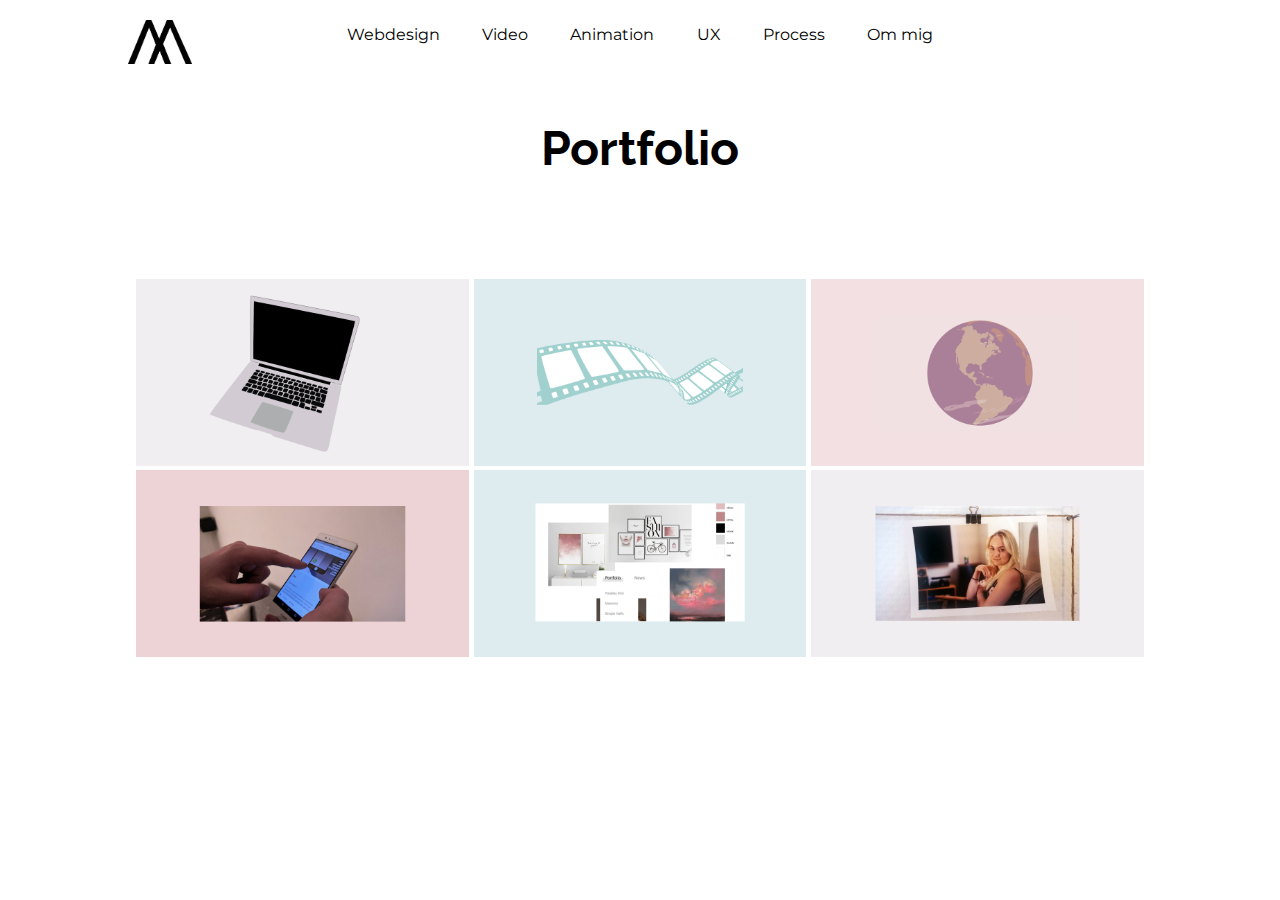
==== index.html @ 29eb8bed "First draft" ====
<!DOCTYPE html>
<html lang="da">
<head>
    <meta charset="utf-8">
    <meta name="viewport" content="width=device-width, initial-scale=1.0"><link href="https://fonts.googleapis.com/css?family=Montserrat|Raleway" rel="stylesheet">
    <link href="https://fonts.googleapis.com/css?family=Source+Sans+Pro:400,400i,600,700" rel="stylesheet">
    <title>Portfolio</title>
    <link rel="stylesheet" href="stylesheet.css">
</head>

<body>
   <header>
              <div class="logo_container">
            <a href="index.html"><img src="img/logo/Mlogo.jpg" alt="image" class="logo">
            </a>
        </div>
       <nav>

            <a href="webdesign.html">Webdesign</a>
            <a href="video.html">Video</a>
            <a href="animation.html">Animation</a>
            <a href="ux.html">UX</a>
            <a href="om.html">Process</a>
            <a href="process.html">Om mig</a>
       </nav>
   </header>

    <section class="home">
        <div class="uppertext">
            <h1>Portfolio</h1>
        </div>
        <div class="image_container">
            <a href="webdesign.html"><img src="img/webdesign_frontpage.jpg" alt="image" class="images">         </a>
            <a href="video.html"><img src="img/video_frontpage.jpg" alt="image" class="images"> </a>
            <a href="animation.html"><img src="img/animation_frontpage.jpg" alt="image" class="images"> </a>
            <a href="ux.html"><img src="img/ux_frontpage.jpg" alt="image" class="images"> </a>
            <a href="process.html"><img src="img/process_frontpage.jpg" alt="image" class="images"> </a>
            <a href="om.html"><img src="img/ommig_frontpage.jpg" alt="image" class="images"> </a>

        </div>
    </section>
<footer></footer>
    <script src=""></script>
</body>
</html>
---- stylesheet.css ----
body{
    margin: 0;
}

header{
    position: -webkit-sticky;
    position: sticky;
    top: 0px;
    z-index: 1;
    background-color: white;
}

header nav{
    margin: 0;
    text-align: center;
    padding: 2vw 6vw 0.4vw;
}
header nav a{
    font-family: "montserrat", sans-serif;
    font-size: 1em;
    text-decoration: none;
    color: black;
    padding: 1.5vw;
}


a:hover{
    color: #bf878a;
}

.logo{
    width: 5vw;
    position: absolute;
    left: 10vw;
    top: 1.6vw;

}
h1{
    text-align: center;
    font-family: "raleway", sans-serif;
    font-size: 3em;
    padding: 3vw 8vw;
    }
h2{
    text-align: center;
    font-family: "raleway", sans-serif;
    font-size: 2em;
    padding: 4vw;
}
h3{
    text-align: left;
    font-family: "raleway", sans-serif;
    font-size: 1.3em;
}
p{
    text-align: justify;
    font-family:"Source Sans Pro", sans-serif;
    color: #707070;
}
#sidenote{
    text-align: left;
    font-size: 0.7em;
}
.image_container{
    display: flex;
    flex-wrap: wrap;
    justify-content: center;
    position: relative;
    margin: 5vw;
}
.images{

    width: 26vw;
    padding: 0 0.1vw;
    margin: 0 0.1vw;
}
.images:hover{
    transform: scale(1.1);

}

.text_lower{
    padding: 1.5vw;
}

.text_lower a{
    font-family: "montserrat", sans-serif;
    font-size: 1em;
    text-decoration: none;
    color: black;
    padding: 0.6vw;
    margin: 1vw;
    background-color: white;
    background: linear-gradient(rgba(219, 219, 219, 0.12), rgba(224, 188, 188, 0.5) );

}

.container_right a{
    font-family: "montserrat", sans-serif;
    font-size: 1em;
    text-decoration: none;
    color: black;
    padding: 0.6vw;
    margin: 1vw;
    background-color: white;
    background: linear-gradient(rgba(219, 219, 219, 0.12), rgba(224, 188, 188, 0.5) );

}

.button{
    display: flex;
    justify-content: space-around;
}
.button:hover{
    transform: scale(1.25);
}


.content{
    display: flex;
    flex-wrap: wrap;
    margin: 0 16vw;
}

.images_describe{
    width: 35vw;
    padding: 0 0 1vw 7vw;
}

.container_left{

    height: 30vw;

}


.container_right{
    text-align: center;
    flex-basis: 300px;
    margin: 0;
    padding: 0 2vw;
}


.new_p{
     text-align: justify;
    font-family:"Source Sans Pro", sans-serif;
    color: #707070;
    padding: 0 40vw 0 0;
}
.images_describe_new{
    width: 35vw;
    padding:
}

/*
.button{
    display: inline-block;
    height: 30px;
    border: solid 1px black;
    border-right: none;
    position: relative;
}
.button:after{
    content: "";
    height: 22px;
    width: 22px;
    border-top: solid 1px black;
    border-right: solid 1px black;
    transform: rotate(45deg);
    position: absolute;

}*/
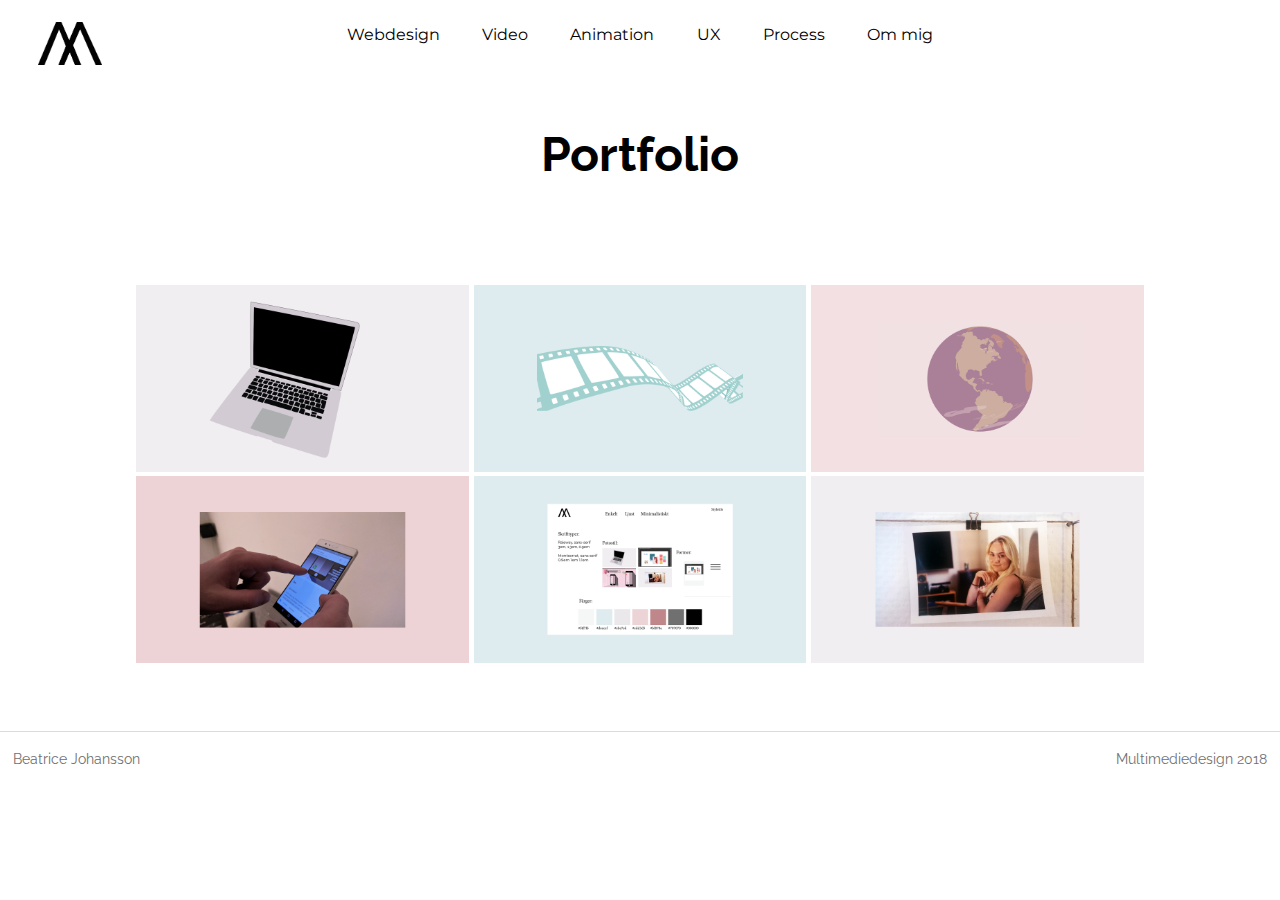
==== commit b6c1e3e9: "save game" ====
--- a/index.html
+++ b/index.html
@@ -6,30 +6,47 @@
     <link href="https://fonts.googleapis.com/css?family=Source+Sans+Pro:400,400i,600,700" rel="stylesheet">
     <title>Portfolio</title>
     <link rel="stylesheet" href="stylesheet.css">
+       <script
+  src="https://code.jquery.com/jquery-3.2.1.min.js"
+  integrity="sha256-hwg4gsxgFZhOsEEamdOYGBf13FyQuiTwlAQgxVSNgt4="
+  crossorigin="anonymous"></script>
 </head>
 
 <body>
    <header>
-              <div class="logo_container">
+        <div class="logo_container">
             <a href="index.html"><img src="img/logo/Mlogo.jpg" alt="image" class="logo">
             </a>
         </div>
-       <nav>
+
+       <nav id="navigation">
 
             <a href="webdesign.html">Webdesign</a>
             <a href="video.html">Video</a>
             <a href="animation.html">Animation</a>
             <a href="ux.html">UX</a>
-            <a href="om.html">Process</a>
-            <a href="process.html">Om mig</a>
+            <a href="process.html">Process</a>
+            <a href="om.html">Om mig</a>
+
        </nav>
+
+       <div id="burger">
+           <div class="bar1"></div>
+           <div class="bar2"></div>
+           <div class="bar3"></div>
+       </div>
+
    </header>
 
     <section class="home">
+
         <div class="uppertext">
-            <h1>Portfolio</h1>
+
+                <h1>Portfolio</h1>
         </div>
+
         <div class="image_container">
+
             <a href="webdesign.html"><img src="img/webdesign_frontpage.jpg" alt="image" class="images">         </a>
             <a href="video.html"><img src="img/video_frontpage.jpg" alt="image" class="images"> </a>
             <a href="animation.html"><img src="img/animation_frontpage.jpg" alt="image" class="images"> </a>
@@ -38,8 +55,13 @@
             <a href="om.html"><img src="img/ommig_frontpage.jpg" alt="image" class="images"> </a>
 
         </div>
+
     </section>
-<footer></footer>
-    <script src=""></script>
+
+    <footer><p>Beatrice Johansson</p><p> Multimediedesign 2018</p></footer>
+
+    <script src="javascript.js"></script>
+
 </body>
+
 </html>
--- a/stylesheet.css
+++ b/stylesheet.css
@@ -1,7 +1,8 @@
 body{
     margin: 0;
-}
-
+
+}
+                        /************meny*************/
 header{
     position: -webkit-sticky;
     position: sticky;
@@ -9,7 +10,6 @@
     z-index: 1;
     background-color: white;
 }
-
 header nav{
     margin: 0;
     text-align: center;
@@ -23,17 +23,79 @@
     padding: 1.5vw;
 }
 
-
 a:hover{
     color: #bf878a;
+}
+#burger{
+    display: none;
+    position: absolute;
+    cursor: pointer;
+    right: 30px;
+    top: 15px
+}
+
+.bar1, .bar2, .bar3{
+    width: 35px;
+    height: 2px;
+    background-color: #333;
+    margin: 6px 0;
+    transition: 0.4s;
+}
+
+/* Rotate first bar - Webkit är för gamla browsers */
+.change .bar1 {
+    -webkit-transform: rotate(-45deg) translate(-7px, 3px) ;
+    transform: rotate(-45deg) translate(-7px, 3px) ;
+}
+
+/* Fade out the second bar */
+.change .bar2 {
+    opacity: 0;
+}
+
+/* Rotate last bar */
+.change .bar3 {
+    -webkit-transform: rotate(45deg) translate(-9px, -5px) ;
+    transform: rotate(45deg) translate(-9px, -5px) ;
+}
+
+@media screen and (max-width: 900px){
+    #burger{
+        display: inline-block;
+    }
+    header{
+        position: absolute;
+        width: 100vw;
+    }
+    nav{
+        transform: translateY(-100%);
+        position: absolute;
+        width: 100vw;
+        background-color: white;
+        padding: 0 !important;
+        margin: 0 !important;
+
+    }
+    nav.active{
+        transform: translateY(0%);
+        transition: transform 200ms ;
+    }
+    nav a{
+        display: block;
+    }
 }
 
 .logo{
     width: 5vw;
     position: absolute;
-    left: 10vw;
-    top: 1.6vw;
-
+    left: 3vw;
+    top: 1.7vw;
+    z-index: 1;
+
+}
+                        /*************text*************/
+.home{
+    margin-top: 3vw;
 }
 h1{
     text-align: center;
@@ -44,23 +106,48 @@
 h2{
     text-align: center;
     font-family: "raleway", sans-serif;
-    font-size: 2em;
-    padding: 4vw;
-}
+    font-size: 1.6em;
+    padding: 5vw 0 3vw 0;
+}
+
+
 h3{
-    text-align: left;
     font-family: "raleway", sans-serif;
     font-size: 1.3em;
-}
+    padding-left: 13vw;
+    border-bottom: solid #dbdbdb 1px;
+
+
+
+}
+h4{
+    font-family: "raleway", sans-serif;
+    font-size: 0.9em;
+    width: 20vw;
+
+}
+.text_box h4{
+    font-size: 1em;
+    padding: 0vw;
+    margin: 1vw;
+    border-bottom: solid #dbdbdb 1px;
+}
+
 p{
     text-align: justify;
-    font-family:"Source Sans Pro", sans-serif;
+    font-family:"raleway", sans-serif;
+    font-size: 0.9em;
     color: #707070;
 }
+
 #sidenote{
-    text-align: left;
-    font-size: 0.7em;
-}
+    display: flex;
+    font-size: 0.9em;
+    margin-left: 13vw;
+}
+
+                            /*************header*************/
+
 .image_container{
     display: flex;
     flex-wrap: wrap;
@@ -68,8 +155,18 @@
     position: relative;
     margin: 5vw;
 }
+
+@media screen and (max-width: 900px){
+    .image_container img{
+        width: 48vw;
+    }
+    .image_container{
+        justify-content: space-around;
+        margin: 5vw 0;
+    }
+}
+
 .images{
-
     width: 26vw;
     padding: 0 0.1vw;
     margin: 0 0.1vw;
@@ -79,95 +176,199 @@
 
 }
 
-.text_lower{
-    padding: 1.5vw;
-}
-
-.text_lower a{
+                    /*************Content_over*************/
+
+#process_page .images{
+    width: 40vw;
+}
+#ux_page  .box{
+    width: 20vw;
+
+}
+#ux_page .text_box1{
+    height: 10vw;
+}
+#ux_page img {
+    width: 20vw;
+}
+
+.content_over{
+    display: flex;
+    flex-wrap: wrap;
+    margin-top: 3vw;
+}
+
+
+.container_left{
+    width: 30vw;
+    padding: 1vw 0 0 13vw;
+}
+
+
+@media screen and (max-width: 900px) {
+    .container_left {
+        width: 80vw;
+    }
+}
+
+.container_left h2{
+    padding: 1vw;
+    text-align: left;
+}
+
+.container_right{
+    flex-basis: 300px;
+    padding: 3vw 4vw;
+}
+
+.images_describe{
+    flex-basis: 300px;
+    width: 40vw;
+}
+@media screen and (max-width: 900px){
+    .images_describe{
+        width: 60vw;
+        margin-left: 16vw;
+    }
+}
+
+img{
+    width: 30vw;
+}
+
+                     /*************text_box*************/
+
+
+.content_under_text{
+    display: flex;
+    flex-wrap: wrap;
+    justify-content: space-around;
+    margin-top: 3vw;
+}
+
+.content_under_text{
+    justify-content: center;
+}
+
+
+.text_box p{
+    text-align: left;
+
+}
+                 /*************Content_under_image*************/
+
+
+.content_under_image{
+    display: flex;
+    flex-wrap: wrap;
+    background-color: #f4f7f6;
+    padding: 0 20vw;
+    justify-content: center;
+
+}
+
+#ommig_page .content_under_image{
+    padding: 0 27vw;
+
+}
+
+
+.box{
+    display: flex;
+    flex-direction: column;
+    width: 24vw;
+/*    height: 27vw;*/
+    margin: 6vw 1vw 1vw 1vw;
+    background-color: white;
+
+
+}
+
+
+
+.text_box{
+    padding: 4vw 0 1vw 0vw;
+}
+.text_box p{
+    padding-left: 1vw;
+}
+.text_box1 a{
+    text-decoration: none;
+    font-size: 1.1em;
+    color: black;
+    font-family: "montserrat", sans-serif;
+}
+.text_box1 p{
+    text-align: center;
+}
+
+.text_box1 a:hover{
+    color: #bf878a;
+}
+
+.youtube_iframe{
+   height: 22vw;
+
+}
+
+.content_under_image img{
+    width: 24vw;
+}
+
+@media screen and (max-width: 900px){
+
+    .text_box{
+        width: 40vw;
+    }
+
+    .content_under_image img{
+        width: 40vw;
+    }
+    .box{
+        width: 40vw;
+    }
+}
+
+@media screen and (max-width: 600px){
+
+    .text_box{
+        width: 60vw;
+    }
+
+     .content_under_image img{
+        width: 60vw;
+    }
+     .box{
+        width: 60vw;
+    }
+    .youtube_iframe{
+        width: 60vw;
+        height: 40vw;
+    }
+}
+
+
+.content_under_text a{
+    font-family: "montserrat", sans-serif;
+    font-size: 0.9em;
+    text-decoration: none;
+    color: black;
+}
+
+.button a{
+    text-decoration: none;
+    color: black;
     font-family: "montserrat", sans-serif;
     font-size: 1em;
-    text-decoration: none;
-    color: black;
-    padding: 0.6vw;
-    margin: 1vw;
-    background-color: white;
-    background: linear-gradient(rgba(219, 219, 219, 0.12), rgba(224, 188, 188, 0.5) );
-
-}
-
-.container_right a{
-    font-family: "montserrat", sans-serif;
-    font-size: 1em;
-    text-decoration: none;
-    color: black;
-    padding: 0.6vw;
-    margin: 1vw;
-    background-color: white;
-    background: linear-gradient(rgba(219, 219, 219, 0.12), rgba(224, 188, 188, 0.5) );
-
-}
-
-.button{
-    display: flex;
-    justify-content: space-around;
-}
-.button:hover{
-    transform: scale(1.25);
-}
-
-
-.content{
-    display: flex;
-    flex-wrap: wrap;
-    margin: 0 16vw;
-}
-
-.images_describe{
-    width: 35vw;
-    padding: 0 0 1vw 7vw;
-}
-
-.container_left{
-
-    height: 30vw;
-
-}
-
-
-.container_right{
-    text-align: center;
-    flex-basis: 300px;
-    margin: 0;
-    padding: 0 2vw;
-}
-
-
-.new_p{
-     text-align: justify;
-    font-family:"Source Sans Pro", sans-serif;
+}
+.button a:hover{
+    color: #bf878a;
+}
+
+footer{
+    display: flex;
+    justify-content: space-between;
     color: #707070;
-    padding: 0 40vw 0 0;
-}
-.images_describe_new{
-    width: 35vw;
-    padding:
-}
-
-/*
-.button{
-    display: inline-block;
-    height: 30px;
-    border: solid 1px black;
-    border-right: none;
-    position: relative;
-}
-.button:after{
-    content: "";
-    height: 22px;
-    width: 22px;
-    border-top: solid 1px black;
-    border-right: solid 1px black;
-    transform: rotate(45deg);
-    position: absolute;
-
-}*/
+    padding: 0.3vw 1vw;
+    border-top: solid #dbdbdb 1px;
+}
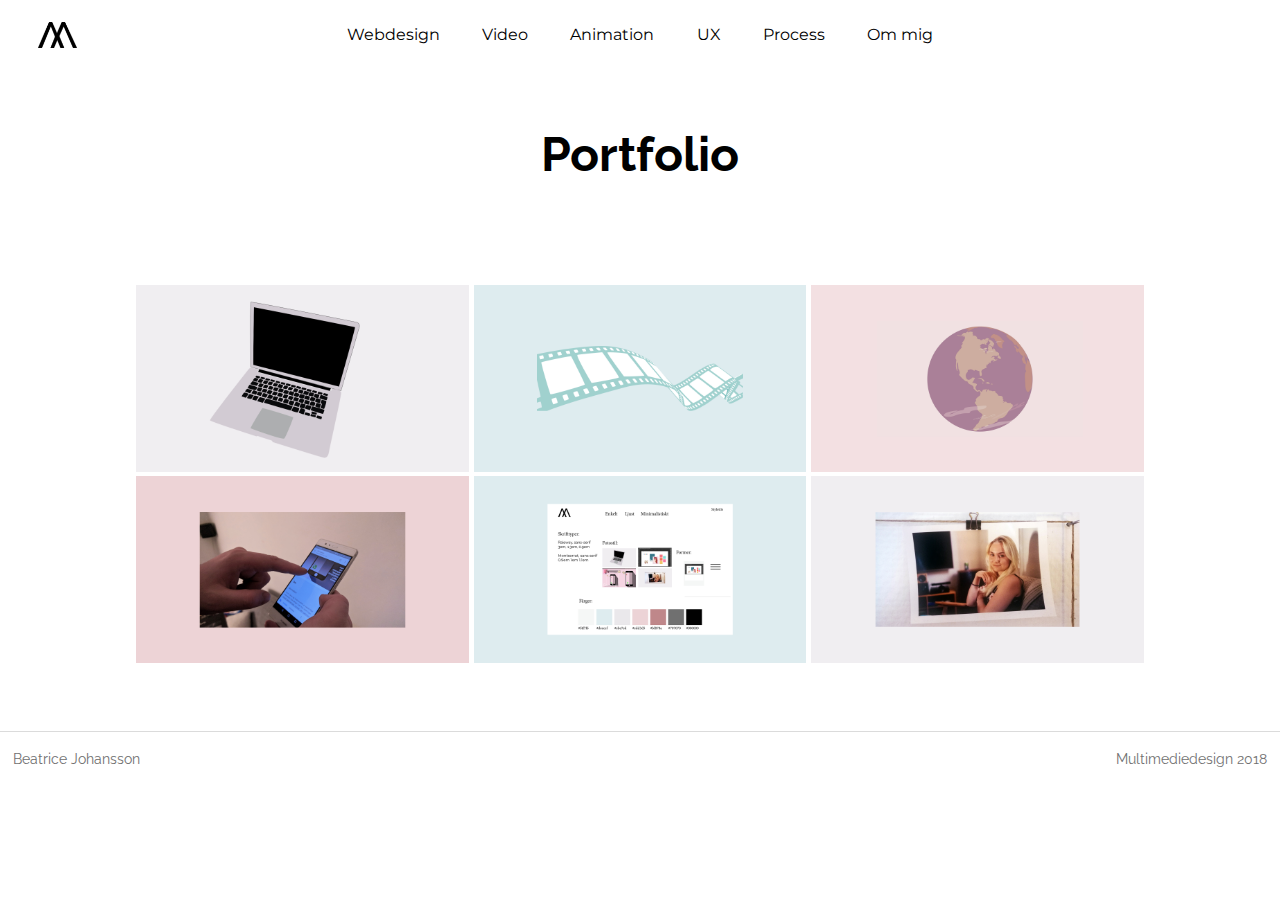
==== commit 114e1b53: "third commit" ====
--- a/index.html
+++ b/index.html
@@ -4,6 +4,8 @@
     <meta charset="utf-8">
     <meta name="viewport" content="width=device-width, initial-scale=1.0"><link href="https://fonts.googleapis.com/css?family=Montserrat|Raleway" rel="stylesheet">
     <link href="https://fonts.googleapis.com/css?family=Source+Sans+Pro:400,400i,600,700" rel="stylesheet">
+    <link rel="icon" type="image/png" sizes="32x32" href="/img/favicon/favicon-32x32.png">
+<link rel="icon" type="image/png" sizes="16x16" href="/img/favicon/favicon-16x16.png">
     <title>Portfolio</title>
     <link rel="stylesheet" href="stylesheet.css">
        <script
@@ -15,7 +17,7 @@
 <body>
    <header>
         <div class="logo_container">
-            <a href="index.html"><img src="img/logo/Mlogo.jpg" alt="image" class="logo">
+            <a href="index.html"><img src="img/logo.png" alt="image" class="logo">
             </a>
         </div>
 
@@ -47,12 +49,36 @@
 
         <div class="image_container">
 
-            <a href="webdesign.html"><img src="img/webdesign_frontpage.jpg" alt="image" class="images">         </a>
-            <a href="video.html"><img src="img/video_frontpage.jpg" alt="image" class="images"> </a>
-            <a href="animation.html"><img src="img/animation_frontpage.jpg" alt="image" class="images"> </a>
-            <a href="ux.html"><img src="img/ux_frontpage.jpg" alt="image" class="images"> </a>
-            <a href="process.html"><img src="img/process_frontpage.jpg" alt="image" class="images"> </a>
-            <a href="om.html"><img src="img/ommig_frontpage.jpg" alt="image" class="images"> </a>
+            <a href="webdesign.html" class="image_link">
+               <h5>Webdesign</h5>
+                <img src="img/webdesign_frontpage.jpg" alt="image" class="images">
+
+            </a>
+            <a href="video.html" class="image_link">
+               <h5>Video</h5>
+                <img src="img/video_frontpage.jpg" alt="image" class="images">
+
+            </a>
+            <a href="animation.html" class="image_link">
+               <h5>Animation</h5>
+                <img src="img/animation_frontpage.jpg" alt="image" class="images">
+
+            </a>
+            <a href="ux.html" class="image_link">
+               <h5>UX</h5>
+                <img src="img/ux_frontpage.jpg" alt="image" class="images">
+
+            </a>
+            <a href="process.html" class="image_link">
+               <h5>Process</h5>
+                <img src="img/process_frontpage.jpg" alt="image" class="images">
+
+            </a>
+            <a href="om.html" class="image_link">
+               <h5>Om mig</h5>
+                <img src="img/ommig_frontpage.jpg" alt="image" class="images">
+
+            </a>
 
         </div>
 
--- a/stylesheet.css
+++ b/stylesheet.css
@@ -1,374 +1,359 @@
-body{
-    margin: 0;
-
-}
-                        /************meny*************/
-header{
-    position: -webkit-sticky;
-    position: sticky;
-    top: 0px;
-    z-index: 1;
-    background-color: white;
-}
-header nav{
-    margin: 0;
-    text-align: center;
-    padding: 2vw 6vw 0.4vw;
-}
-header nav a{
-    font-family: "montserrat", sans-serif;
-    font-size: 1em;
-    text-decoration: none;
-    color: black;
-    padding: 1.5vw;
-}
-
-a:hover{
-    color: #bf878a;
-}
-#burger{
-    display: none;
-    position: absolute;
-    cursor: pointer;
-    right: 30px;
-    top: 15px
-}
-
-.bar1, .bar2, .bar3{
-    width: 35px;
-    height: 2px;
-    background-color: #333;
-    margin: 6px 0;
-    transition: 0.4s;
-}
-
+body {
+	margin: 0;
+}
+/************HEADER*************/
+
+header {
+	position: -webkit-sticky;
+	position: sticky;
+	top: 0px;
+	z-index: 1;
+	background-color: white;
+}
+header nav {
+	margin: 0;
+	text-align: center;
+	padding: 2vw 6vw 0.4vw;
+}
+header nav a {
+	font-family: "montserrat", sans-serif;
+	font-size: 1em;
+	text-decoration: none;
+	color: black;
+	padding: 1.5vw;
+}
+a:hover {
+	color: #bf878a;
+}
+#burger {
+	display: none;
+	position: absolute;
+	cursor: pointer;
+	right: 30px;
+	top: 15px
+}
+.bar1, .bar2, .bar3 {
+	width: 35px;
+	height: 2px;
+	background-color: #333;
+	margin: 6px 0;
+	transition: 0.4s;
+}
 /* Rotate first bar - Webkit är för gamla browsers */
+
 .change .bar1 {
-    -webkit-transform: rotate(-45deg) translate(-7px, 3px) ;
-    transform: rotate(-45deg) translate(-7px, 3px) ;
-}
-
+	-webkit-transform: rotate(-45deg) translate(-7px, 3px);
+	transform: rotate(-45deg) translate(-7px, 3px);
+}
 /* Fade out the second bar */
+
 .change .bar2 {
-    opacity: 0;
-}
-
+	opacity: 0;
+}
 /* Rotate last bar */
+
 .change .bar3 {
-    -webkit-transform: rotate(45deg) translate(-9px, -5px) ;
-    transform: rotate(45deg) translate(-9px, -5px) ;
-}
-
-@media screen and (max-width: 900px){
-    #burger{
-        display: inline-block;
-    }
-    header{
-        position: absolute;
-        width: 100vw;
-    }
-    nav{
-        transform: translateY(-100%);
-        position: absolute;
-        width: 100vw;
-        background-color: white;
-        padding: 0 !important;
-        margin: 0 !important;
-
-    }
-    nav.active{
-        transform: translateY(0%);
-        transition: transform 200ms ;
-    }
-    nav a{
-        display: block;
-    }
-}
-
-.logo{
-    width: 5vw;
-    position: absolute;
-    left: 3vw;
-    top: 1.7vw;
-    z-index: 1;
-
-}
-                        /*************text*************/
-.home{
-    margin-top: 3vw;
-}
-h1{
-    text-align: center;
-    font-family: "raleway", sans-serif;
-    font-size: 3em;
-    padding: 3vw 8vw;
-    }
-h2{
-    text-align: center;
-    font-family: "raleway", sans-serif;
-    font-size: 1.6em;
-    padding: 5vw 0 3vw 0;
-}
-
-
-h3{
-    font-family: "raleway", sans-serif;
-    font-size: 1.3em;
-    padding-left: 13vw;
-    border-bottom: solid #dbdbdb 1px;
-
-
-
-}
-h4{
-    font-family: "raleway", sans-serif;
-    font-size: 0.9em;
-    width: 20vw;
-
-}
-.text_box h4{
-    font-size: 1em;
-    padding: 0vw;
-    margin: 1vw;
-    border-bottom: solid #dbdbdb 1px;
-}
-
-p{
-    text-align: justify;
-    font-family:"raleway", sans-serif;
-    font-size: 0.9em;
-    color: #707070;
-}
-
-#sidenote{
-    display: flex;
-    font-size: 0.9em;
-    margin-left: 13vw;
-}
-
-                            /*************header*************/
-
-.image_container{
-    display: flex;
-    flex-wrap: wrap;
-    justify-content: center;
-    position: relative;
-    margin: 5vw;
-}
-
-@media screen and (max-width: 900px){
-    .image_container img{
-        width: 48vw;
-    }
-    .image_container{
-        justify-content: space-around;
-        margin: 5vw 0;
-    }
-}
-
-.images{
-    width: 26vw;
-    padding: 0 0.1vw;
-    margin: 0 0.1vw;
-}
-.images:hover{
-    transform: scale(1.1);
-
-}
-
-                    /*************Content_over*************/
-
-#process_page .images{
-    width: 40vw;
-}
-#ux_page  .box{
-    width: 20vw;
-
-}
-#ux_page .text_box1{
-    height: 10vw;
-}
-#ux_page img {
-    width: 20vw;
-}
-
-.content_over{
-    display: flex;
-    flex-wrap: wrap;
-    margin-top: 3vw;
-}
-
-
-.container_left{
-    width: 30vw;
-    padding: 1vw 0 0 13vw;
-}
-
-
-@media screen and (max-width: 900px) {
-    .container_left {
-        width: 80vw;
-    }
-}
-
-.container_left h2{
-    padding: 1vw;
-    text-align: left;
-}
-
-.container_right{
-    flex-basis: 300px;
-    padding: 3vw 4vw;
-}
-
-.images_describe{
-    flex-basis: 300px;
-    width: 40vw;
-}
-@media screen and (max-width: 900px){
-    .images_describe{
-        width: 60vw;
-        margin-left: 16vw;
-    }
-}
-
-img{
-    width: 30vw;
-}
-
-                     /*************text_box*************/
-
-
-.content_under_text{
-    display: flex;
-    flex-wrap: wrap;
-    justify-content: space-around;
-    margin-top: 3vw;
-}
-
-.content_under_text{
-    justify-content: center;
-}
-
-
-.text_box p{
-    text-align: left;
-
-}
-                 /*************Content_under_image*************/
-
-
-.content_under_image{
-    display: flex;
-    flex-wrap: wrap;
-    background-color: #f4f7f6;
-    padding: 0 20vw;
-    justify-content: center;
-
-}
-
-#ommig_page .content_under_image{
-    padding: 0 27vw;
-
-}
-
-
-.box{
-    display: flex;
-    flex-direction: column;
-    width: 24vw;
-/*    height: 27vw;*/
-    margin: 6vw 1vw 1vw 1vw;
-    background-color: white;
-
-
-}
-
-
-
-.text_box{
-    padding: 4vw 0 1vw 0vw;
-}
-.text_box p{
-    padding-left: 1vw;
-}
-.text_box1 a{
-    text-decoration: none;
-    font-size: 1.1em;
-    color: black;
-    font-family: "montserrat", sans-serif;
-}
-.text_box1 p{
-    text-align: center;
-}
-
-.text_box1 a:hover{
-    color: #bf878a;
-}
-
-.youtube_iframe{
-   height: 22vw;
-
-}
-
-.content_under_image img{
-    width: 24vw;
-}
-
-@media screen and (max-width: 900px){
-
-    .text_box{
-        width: 40vw;
-    }
-
-    .content_under_image img{
-        width: 40vw;
-    }
-    .box{
-        width: 40vw;
-    }
-}
-
-@media screen and (max-width: 600px){
-
-    .text_box{
-        width: 60vw;
-    }
-
-     .content_under_image img{
-        width: 60vw;
-    }
-     .box{
-        width: 60vw;
-    }
-    .youtube_iframe{
-        width: 60vw;
-        height: 40vw;
-    }
-}
-
-
-.content_under_text a{
-    font-family: "montserrat", sans-serif;
-    font-size: 0.9em;
-    text-decoration: none;
-    color: black;
-}
-
-.button a{
-    text-decoration: none;
-    color: black;
-    font-family: "montserrat", sans-serif;
-    font-size: 1em;
-}
-.button a:hover{
-    color: #bf878a;
-}
-
-footer{
-    display: flex;
-    justify-content: space-between;
-    color: #707070;
-    padding: 0.3vw 1vw;
-    border-top: solid #dbdbdb 1px;
-}
+	-webkit-transform: rotate(45deg) translate(-9px, -5px);
+	transform: rotate(45deg) translate(-9px, -5px);
+}
+@media screen and (max-width: 900px) {
+	#burger {
+		display: inline-block;
+	}
+	header {
+		position: absolute;
+		width: 100vw;
+	}
+	nav {
+		transform: translateY(-100%);
+		position: absolute;
+		width: 100vw;
+		background-color: white;
+		padding: 0 !important;
+		margin: 0 !important;
+	}
+	nav.active {
+		transform: translateY(0%);
+		transition: transform 200ms;
+	}
+	nav a {
+		display: block;
+	}
+}
+/*************HOME*************/
+
+.logo {
+	width: 3vw;
+	position: absolute;
+	left: 3vw;
+	top: 1.7vw;
+	z-index: 1;
+}
+.home {
+	margin-top: 3vw;
+}
+h1 {
+	text-align: center;
+	font-family: "raleway", sans-serif;
+	font-size: 3em;
+	padding: 3vw 8vw;
+}
+h2 {
+	text-align: center;
+	font-family: "raleway", sans-serif;
+	font-size: 1.6em;
+	padding: 5vw 0 3vw 0;
+}
+h3 {
+	font-family: "raleway", sans-serif;
+	font-size: 1.3em;
+	width: 100%;
+	border-bottom: solid #dbdbdb 1px;
+}
+h4 {
+	font-family: "raleway", sans-serif;
+	font-size: 0.9em;
+	width: 20vw;
+}
+.text_box h4 {
+	font-size: 1em;
+	padding: 0vw;
+	margin: 1vw;
+	border-bottom: solid #dbdbdb 1px;
+}
+p {
+	text-align: justify;
+	font-family: "raleway", sans-serif;
+	font-size: 0.9em;
+	color: #707070;
+}
+.image_container {
+	display: flex;
+	flex-wrap: wrap;
+	justify-content: center;
+	position: relative;
+	margin: 5vw;
+}
+.image_link {
+	position: relative;
+}
+.image_link h5 {
+	position: absolute;
+	transform: translateX(-50%) translateY(-200%);
+	left: 50%;
+	top: 50%;
+	font-family: "montserrat", sans-serif;
+	text-decoration: none;
+	font-size: 1.5em;
+	color: white;
+	z-index: 5;
+	display: none;
+}
+.image_link.active h5 {
+	display: block;
+	z-index: 5;
+}
+
+.images {
+	width: 26vw;
+	padding: 0 0.1vw;
+	margin: 0 0.1vw;
+}
+.image_link.active .images {
+	transform: scale(1.04);
+	filter: brightness(50%);
+	z-index: 4;
+}
+
+@media screen and (max-width: 900px) {
+	.image_link h5 {
+		display: block;
+		z-index: 5;
+		font-size: 1em;
+	}
+	.image_link .images {
+		transform: scale(1.04);
+		filter: brightness(50%);
+		z-index: 4;
+
+
+	}
+	.image_container img {
+		width: 48vw;
+
+	}
+	.image_container {
+		justify-content: space-around;
+		margin: 5vw 0;
+	}
+}
+
+
+                /*************Content_over*************/
+
+.content_over {
+	display: flex;
+	flex-wrap: wrap;
+	margin-top: 3vw;
+}
+                    /*******Content_left**********/
+
+
+.container_left {
+	width: 30vw;
+	padding: 1vw 0 0 13vw;
+}
+.container_left h2 {
+	padding: 1vw;
+	text-align: left;
+}
+@media screen and (max-width: 900px) {
+	.container_left {
+		width: 80vw;
+	}
+}
+
+                /*******Content_right********/
+
+.container_right {
+	flex-basis: 300px;
+	padding: 3vw 4vw;
+}
+.images_describe {
+	flex-basis: 300px;
+	width: 40vw;
+}
+
+
+@media screen and (max-width: 900px) {
+	.images_describe {
+		width: 60vw;
+		margin-left: 16vw;
+	}
+}
+
+/*************Content_under_image**************/
+
+img {
+	width: 30vw;
+}
+.content_under_image {
+	display: flex;
+	flex-wrap: wrap;
+	background-color: #f4f7f6;
+	padding: 0 20vw;
+	justify-content: center;
+}
+.box {
+	display: flex;
+	flex-direction: column;
+	width: 24vw;
+	/*    height: 27vw;*/
+	margin: 6vw 1vw 1vw 1vw;
+	background-color: white;
+}
+.content_under_image img {
+	width: 24vw;
+}
+.text_box p {
+	text-align: left;
+}
+.content_under_text {
+	display: flex;
+	flex-wrap: wrap;
+	justify-content: space-around;
+	margin-top: 3vw;
+}
+.content_under_text a {
+	font-family: "montserrat", sans-serif;
+	font-size: 0.9em;
+	text-decoration: none;
+	color: black;
+}
+.text_box {
+	padding: 4vw 0 1vw 0vw;
+}
+.text_box p {
+	padding-left: 1vw;
+}
+.text_box1 {
+	display: flex;
+	flex-direction: column;
+	justify-content: center;
+}
+.text_box1 a {
+	text-decoration: none;
+	font-size: 1.1em;
+	color: black;
+	font-family: "montserrat", sans-serif;
+}
+.text_box1 p {
+	text-align: center;
+}
+.text_box1 a:hover {
+	color: #bf878a;
+}
+.youtube_iframe {
+	height: 22vw;
+}
+@media screen and (max-width: 900px) {
+	.text_box {
+		width: 40vw;
+	}
+	.text_box1 {
+		width: 40vw;
+	}
+	.content_under_image img {
+		width: 40vw;
+	}
+	.box {
+		width: 40vw;
+		background-color: #f4f7f6;
+	}
+}
+@media screen and (max-width: 600px) {
+	.text_box1 {
+		padding-left: 10vw;
+	}
+	.text_box {
+		width: 60vw;
+	}
+	.content_under_image img {
+		width: 60vw;
+	}
+	.box {
+		width: 60vw;
+	}
+	.youtube_iframe {
+		width: 60vw;
+		height: 40vw;
+	}
+}
+/***************sectionId*******************/
+
+#process_page .images {
+	width: 40vw;
+}
+#ommig_page .content_under_image {
+	padding: 0 27vw;
+}
+/*************Content_under_image*************/
+
+.button a {
+	text-decoration: none;
+	color: black;
+	font-family: "montserrat", sans-serif;
+	font-size: 1em;
+}
+.button a:hover {
+	color: #bf878a;
+}
+/*******************Footer******************/
+
+footer {
+	display: flex;
+	justify-content: space-between;
+	color: #707070;
+	padding: 0.3vw 1vw;
+	border-top: solid #dbdbdb 1px;
+}
